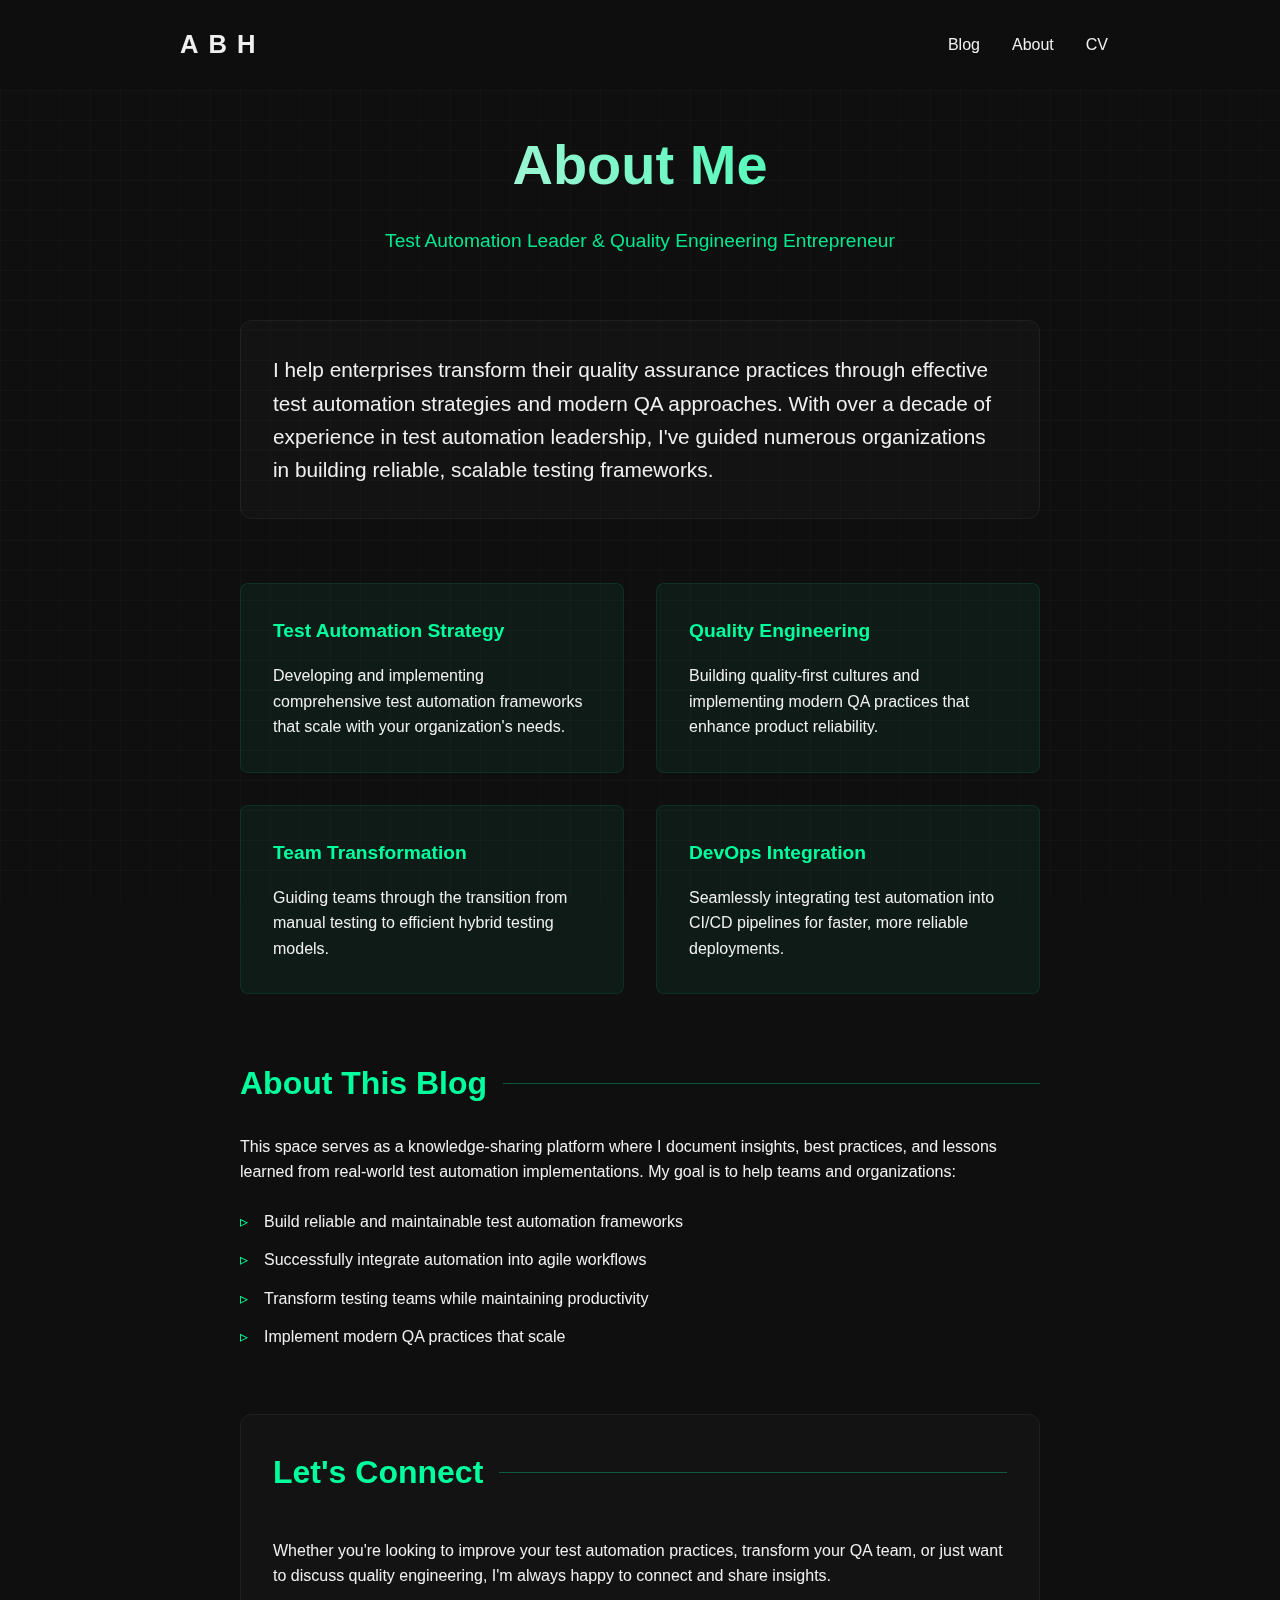
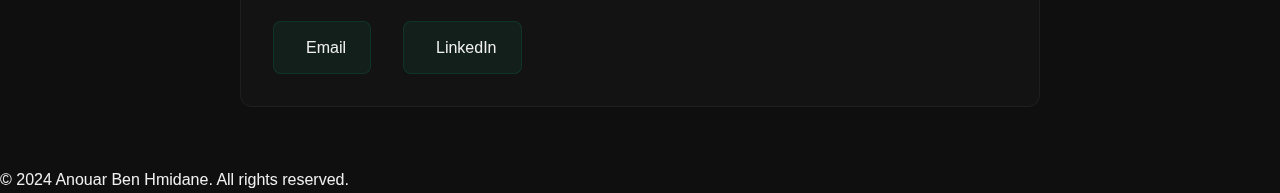
==== about/index.html @ 14814a77 "update the blog" ====
<!DOCTYPE html>
<html lang="en">
<head>
  <meta charset="UTF-8" />
  <meta name="viewport" content="width=device-width, initial-scale=1.0" />
  <title>About | Anouar Ben Hmidane</title>
  <meta name="description" content="Test Automation Leader & Entrepreneur helping enterprises adopt effective QA practices and build reliable automation frameworks." />
  
  <!-- Styles -->
  <link rel="stylesheet" href="/css/styles.css">
  <link rel="stylesheet" href="/css/about.css">
</head>
<body>
  <div class="grid-bg"></div>
  
  <nav class="navigation">
    <div class="nav-container">
      <a href="/" class="logo">
        <span class="logo-text">A</span>
        <span class="logo-separator"></span>
        <span class="logo-text">B</span>
        <span class="logo-separator"></span>
        <span class="logo-text">H</span>
      </a>
      <div class="nav-links">
        <a href="/">Blog</a>
        <a href="/about">About</a>
        <a href="/cv">CV</a>
      </div>
    </div>
  </nav>

  <div class="container">
    <section class="about-section">
      <div class="about-header">
        <h1>About Me</h1>
        <div class="subtitle">Test Automation Leader & Quality Engineering Entrepreneur</div>
      </div>

      <div class="about-content">
        <div class="mission-statement">
          <p>
            I help enterprises transform their quality assurance practices through effective test automation strategies and modern QA approaches. With over a decade of experience in test automation leadership, I've guided numerous organizations in building reliable, scalable testing frameworks.
          </p>
        </div>

        <div class="expertise-grid">
          <div class="expertise-card">
            <h3>Test Automation Strategy</h3>
            <p>Developing and implementing comprehensive test automation frameworks that scale with your organization's needs.</p>
          </div>

          <div class="expertise-card">
            <h3>Quality Engineering</h3>
            <p>Building quality-first cultures and implementing modern QA practices that enhance product reliability.</p>
          </div>

          <div class="expertise-card">
            <h3>Team Transformation</h3>
            <p>Guiding teams through the transition from manual testing to efficient hybrid testing models.</p>
          </div>

          <div class="expertise-card">
            <h3>DevOps Integration</h3>
            <p>Seamlessly integrating test automation into CI/CD pipelines for faster, more reliable deployments.</p>
          </div>
        </div>

        <div class="about-blog">
          <h2>About This Blog</h2>
          <p>
            This space serves as a knowledge-sharing platform where I document insights, best practices, and lessons learned from real-world test automation implementations. My goal is to help teams and organizations:
          </p>
          <ul>
            <li>Build reliable and maintainable test automation frameworks</li>
            <li>Successfully integrate automation into agile workflows</li>
            <li>Transform testing teams while maintaining productivity</li>
            <li>Implement modern QA practices that scale</li>
          </ul>
        </div>

        <div class="connect-section">
          <h2>Let's Connect</h2>
          <p>
            Whether you're looking to improve your test automation practices, transform your QA team, or just want to discuss quality engineering, I'm always happy to connect and share insights.
          </p>
          <div class="connect-links">
            <a href="mailto:bhmiden.anouar@gmail.com" class="connect-link">
              <i class="fas fa-envelope"></i>
              <span>Email</span>
            </a>
            <a href="https://www.linkedin.com/in/anouar-ben-hmidane" target="_blank" class="connect-link">
              <i class="fab fa-linkedin"></i>
              <span>LinkedIn</span>
            </a>
          </div>
        </div>
      </div>
    </section>
  </div>

  <footer class="container">
    <p>© <time datetime="2024">2024</time> Anouar Ben Hmidane. All rights reserved.</p>
  </footer>

  <script src="/js/main.js"></script>
</body>
</html>
---- css/styles.css ----
/* Root Variables */
:root {
  --bg-color: #0f0f0f;
  --text-color: #f0f0f0;
  --accent: #00ff9d;
  --accent-dark: #00cc7d;
  --grid: rgba(255, 255, 255, 0.02);
}

/* Base Styles */
* {
  margin: 0;
  padding: 0;
  box-sizing: border-box;
}

body {
  font-family: 'Space Grotesk', sans-serif;
  background-color: var(--bg-color);
  color: var(--text-color);
  line-height: 1.6;
  overflow-x: hidden;
}

/* Grid Background */
.grid-bg {
  position: fixed;
  top: 0;
  left: 0;
  width: 100%;
  height: 100%;
  background-image: 
    linear-gradient(var(--grid) 1px, transparent 1px),
    linear-gradient(90deg, var(--grid) 1px, transparent 1px);
  background-size: 30px 30px;
  z-index: -1;
}

/* Navigation */
.navigation {
  position: fixed;
  top: 0;
  left: 0;
  width: 100%;
  background: rgba(15, 15, 15, 0.95);
  backdrop-filter: blur(10px);
  z-index: 1000;
  padding: 1rem 0;
}

.nav-container {
  max-width: 1000px;
  margin: 0 auto;
  display: flex;
  justify-content: space-between;
  align-items: center;
  padding: 0 2rem;
}

.nav-links {
  display: flex;
  gap: 2rem;
}

.nav-links a {
  color: var(--text-color);
  text-decoration: none;
  transition: all 0.3s ease;
}

.nav-links a:hover {
  color: var(--accent);
}

/* Header Styles */
header {
  min-height: 60vh;
  display: flex;
  flex-direction: column;
  justify-content: center;
  position: relative;
  padding: 2rem 0;
}

.glitch-text {
  font-size: 5rem;
  font-weight: 700;
  color: var(--text-color);
  position: relative;
  text-shadow: 
    0.05em 0 0 rgba(255, 0, 0, 0.75),
    -0.025em -0.05em 0 rgba(0, 255, 0, 0.75),
    0.025em 0.05em 0 rgba(0, 0, 255, 0.75);
  animation: glitch 500ms infinite;
}

/* Update logo styles */
.logo {
  text-decoration: none;
  display: flex;
  align-items: center;
  gap: 3px; /* Reduced gap for three letters */
  padding: 8px;
  transition: all 0.3s ease;
}

.logo-text {
  font-size: 1.6rem; /* Slightly smaller for three letters */
  font-weight: 700;
  color: var(--text-color);
  transition: all 0.3s ease;
}

.logo-separator {
  width: 4px;
  height: 4px;
  background: var(--accent);
  border-radius: 50%;
  opacity: 0;
  transform: scale(0);
  transition: all 0.3s ease;
}

.logo:hover .logo-text {
  color: var(--accent);
  transform: translateY(-2px);
}

.logo:hover .logo-separator {
  opacity: 1;
  transform: scale(1);
}

/* Add this animation for the logo on page load */
@keyframes logoReveal {
  from {
    opacity: 0;
    transform: translateY(-10px);
  }
  to {
    opacity: 1;
    transform: translateY(0);
  }
}

.logo {
  animation: logoReveal 0.5s ease forwards;
}

/* Featured Post Styles */
.featured-post {
  margin-bottom: 4rem;
  border: 1px solid rgba(255, 255, 255, 0.05);
  border-radius: 12px;
  overflow: hidden;
  transition: all 0.3s ease;
  background: rgba(255, 255, 255, 0.02);
  position: relative;
}

.featured-post a {
  text-decoration: none;
  color: var(--text-color);
}

.featured-post::before {
  content: '';
  position: absolute;
  top: 0;
  left: 0;
  width: 4px;
  height: 100%;
  background: var(--accent);
  opacity: 0;
  transition: opacity 0.3s ease;
}

.featured-post:hover {
  transform: translateY(-5px);
  border-color: rgba(255, 255, 255, 0.1);
  background: rgba(255, 255, 255, 0.03);
}

.featured-post:hover::before {
  opacity: 1;
}

.featured-content {
  padding: 2.5rem;
}

.featured-post h3 {
  font-size: 2rem;
  margin: 1rem 0;
  line-height: 1.3;
}

.featured-excerpt {
  font-size: 1.1rem;
  margin: 1.5rem 0;
  opacity: 0.8;
  line-height: 1.6;
}

.featured-label {
  display: inline-flex;
  align-items: center;
  background: rgba(0, 255, 157, 0.1);
  color: var(--accent);
  padding: 0.4rem 1rem;
  border-radius: 20px;
  font-size: 0.75rem;
  font-weight: 600;
  text-transform: uppercase;
  letter-spacing: 1px;
  border: 1px solid rgba(0, 255, 157, 0.2);
  margin-right: 1rem;
}

.featured-post .post-meta {
  display: flex;
  align-items: center;
  gap: 1.5rem;
  font-size: 0.85rem;
  color: var(--accent);
  opacity: 0.8;
  margin-bottom: 1rem;
}

/* Update existing blog grid styles */
.blog-grid {
  display: grid;
  grid-template-columns: repeat(auto-fill, minmax(300px, 1fr));
  gap: 2rem;
}

/* Responsive adjustments */
@media (max-width: 768px) {
  .featured-post h3 {
    font-size: 1.5rem;
  }
  
  .featured-excerpt {
    font-size: 1rem;
  }
  
  .featured-content {
    padding: 1.5rem;
  }
}

/* Blog Post Cards */
.blog-card {
  padding: 2rem;
  border: 1px solid rgba(255, 255, 255, 0.05);
  border-radius: 8px;
  transition: all 0.3s ease;
  background: rgba(255, 255, 255, 0.02);
  position: relative;
}

.blog-card a {
  text-decoration: none;
  color: var(--text-color);
}

.blog-card h3 {
  font-size: 1.4rem;
  margin-bottom: 1rem;
  line-height: 1.4;
  transition: color 0.3s ease;
}

.blog-excerpt {
  color: var(--text-color);
  opacity: 0.8;
  margin: 1rem 0;
  font-size: 0.95rem;
  line-height: 1.6;
}

.blog-meta {
  display: flex;
  gap: 1.5rem;
  font-size: 0.85rem;
  color: var(--accent);
  opacity: 0.8;
}

.blog-tags {
  margin-top: 1.5rem;
  display: flex;
  flex-wrap: wrap;
  gap: 0.5rem;
}

.tech-tag {
  font-size: 0.75rem;
  padding: 0.3rem 0.8rem;
  background: rgba(0, 255, 157, 0.05);
  border: 1px solid rgba(0, 255, 157, 0.1);
  border-radius: 20px;
  color: var(--accent);
  transition: all 0.3s ease;
}

/* Hover Effects */
.blog-card:hover {
  transform: translateY(-5px);
  background: rgba(255, 255, 255, 0.03);
  border-color: rgba(255, 255, 255, 0.1);
}

.blog-card:hover h3 {
  color: var(--accent);
}

.tech-tag:hover {
  background: rgba(0, 255, 157, 0.1);
  transform: translateY(-2px);
}

/* Latest Post Label */
.latest-post {
  display: inline-block;
  background: var(--accent);
  color: var(--bg-color);
  padding: 0.2rem 0.8rem;
  border-radius: 4px;
  font-size: 0.75rem;
  font-weight: 600;
  text-transform: uppercase;
  letter-spacing: 1px;
  margin-bottom: 0.5rem;
}

/* Section Headers */
section h2 {
  font-size: 2rem;
  color: var(--accent);
  margin-bottom: 2.5rem;
  display: flex;
  align-items: center;
}

section h2::after {
  content: '';
  height: 1px;
  background: var(--accent);
  flex: 1;
  margin-left: 1rem;
  opacity: 0.3;
}

/* ... rest of your CSS ... */
---- css/about.css ----
/* About Page Styles */
.about-section {
  margin: 120px auto 60px;
  max-width: 800px;
}

.about-header {
  margin-bottom: 4rem;
  text-align: center;
}

.about-header h1 {
  font-size: 3.5rem;
  margin-bottom: 1rem;
  background: linear-gradient(45deg, var(--text-color), var(--accent));
  -webkit-background-clip: text;
  -webkit-text-fill-color: transparent;
}

.subtitle {
  font-size: 1.2rem;
  color: var(--accent);
  opacity: 0.9;
}

.mission-statement {
  font-size: 1.3rem;
  line-height: 1.6;
  margin-bottom: 4rem;
  padding: 2rem;
  border-radius: 12px;
  background: rgba(255, 255, 255, 0.02);
  border: 1px solid rgba(255, 255, 255, 0.05);
}

.expertise-grid {
  display: grid;
  grid-template-columns: repeat(auto-fit, minmax(300px, 1fr));
  gap: 2rem;
  margin: 4rem 0;
}

.expertise-card {
  padding: 2rem;
  border-radius: 8px;
  background: rgba(0, 255, 157, 0.05);
  border: 1px solid rgba(0, 255, 157, 0.1);
  transition: all 0.3s ease;
}

.expertise-card:hover {
  transform: translateY(-5px);
  background: rgba(0, 255, 157, 0.08);
}

.expertise-card h3 {
  color: var(--accent);
  margin-bottom: 1rem;
  font-size: 1.2rem;
}

.about-blog {
  margin: 4rem 0;
}

.about-blog h2 {
  color: var(--accent);
  margin-bottom: 1.5rem;
  font-size: 2rem;
}

.about-blog ul {
  list-style: none;
  margin: 1.5rem 0;
}

.about-blog ul li {
  margin-bottom: 0.8rem;
  padding-left: 1.5rem;
  position: relative;
}

.about-blog ul li::before {
  content: '▹';
  position: absolute;
  left: 0;
  color: var(--accent);
}

.connect-section {
  margin-top: 4rem;
  padding: 2rem;
  border-radius: 12px;
  background: rgba(255, 255, 255, 0.02);
  border: 1px solid rgba(255, 255, 255, 0.05);
}

.connect-links {
  display: flex;
  gap: 2rem;
  margin-top: 2rem;
}

.connect-link {
  display: flex;
  align-items: center;
  gap: 0.5rem;
  color: var(--text-color);
  text-decoration: none;
  padding: 0.8rem 1.5rem;
  border-radius: 8px;
  background: rgba(0, 255, 157, 0.05);
  border: 1px solid rgba(0, 255, 157, 0.1);
  transition: all 0.3s ease;
}

.connect-link:hover {
  transform: translateY(-2px);
  background: rgba(0, 255, 157, 0.08);
  color: var(--accent);
}

@media (max-width: 768px) {
  .about-header h1 {
    font-size: 2.5rem;
  }

  .mission-statement {
    font-size: 1.1rem;
    padding: 1.5rem;
  }

  .expertise-grid {
    grid-template-columns: 1fr;
  }

  .connect-links {
    flex-direction: column;
    gap: 1rem;
  }
}
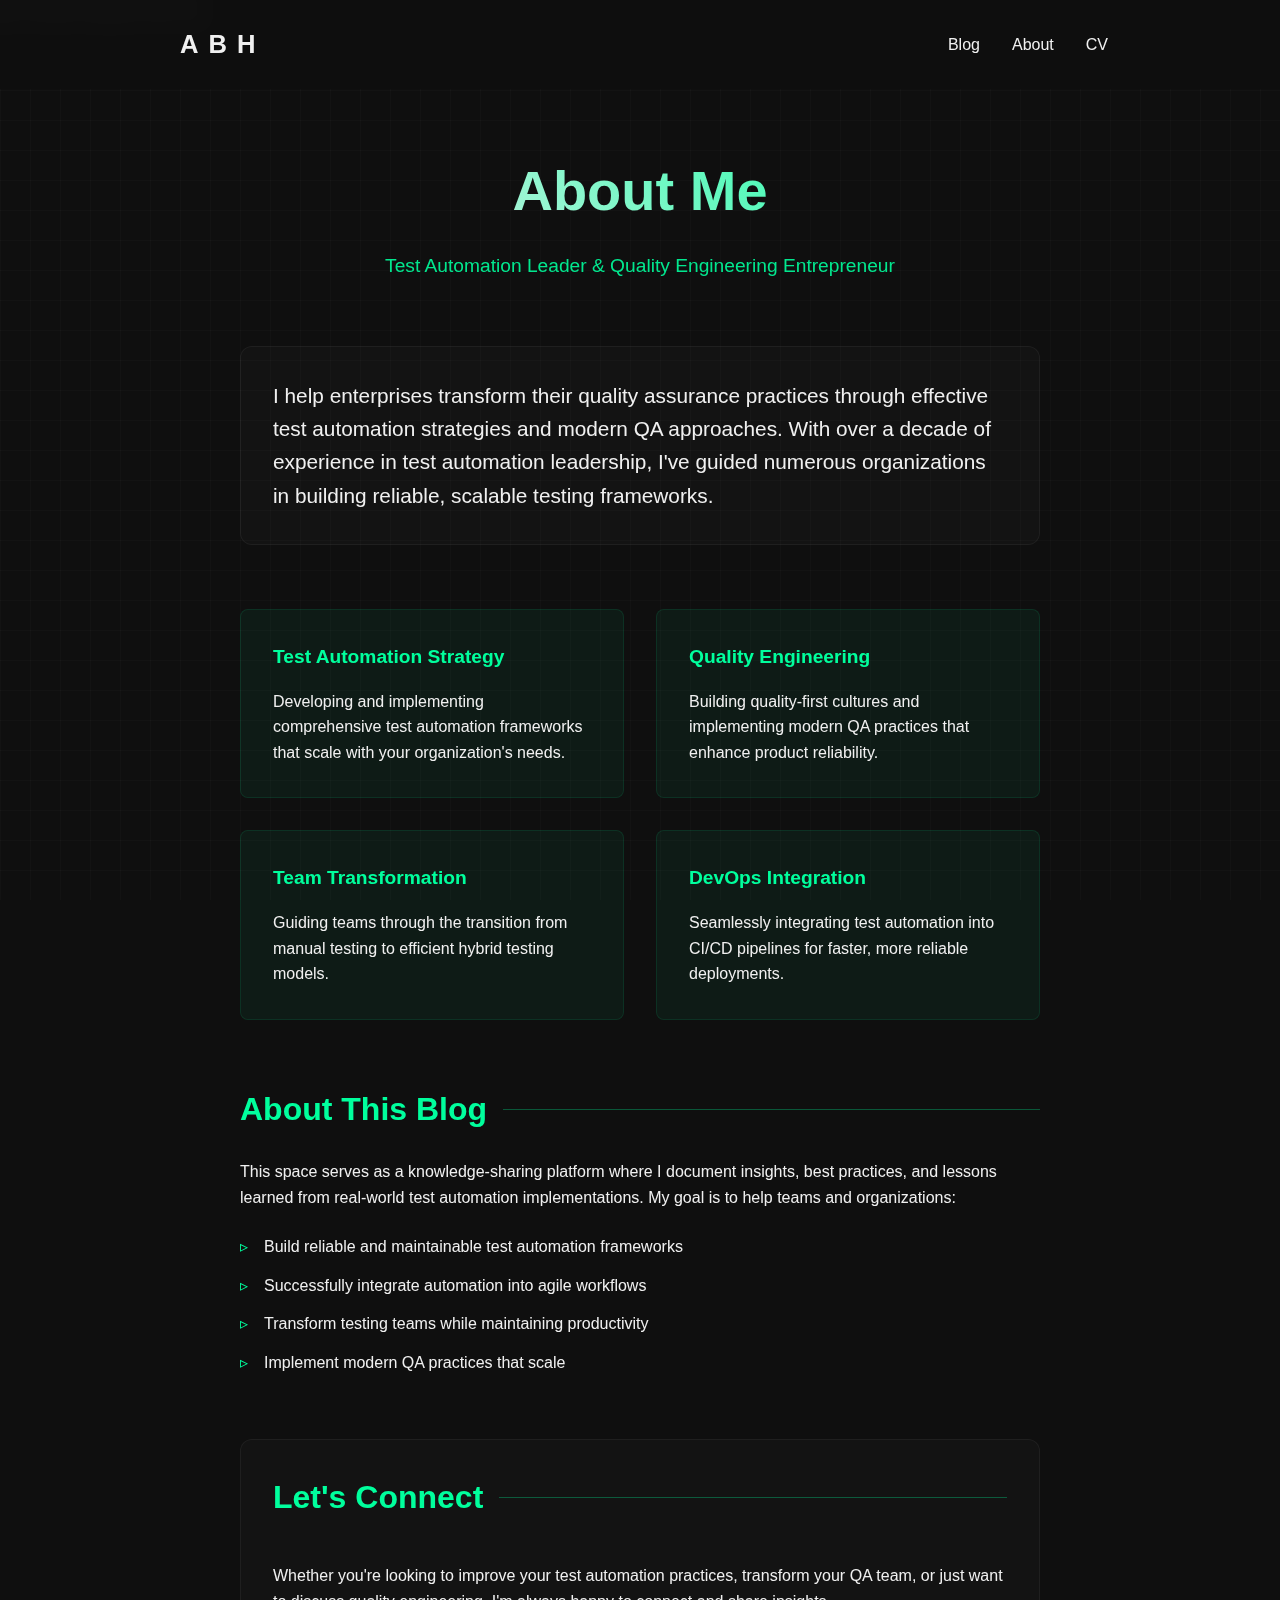
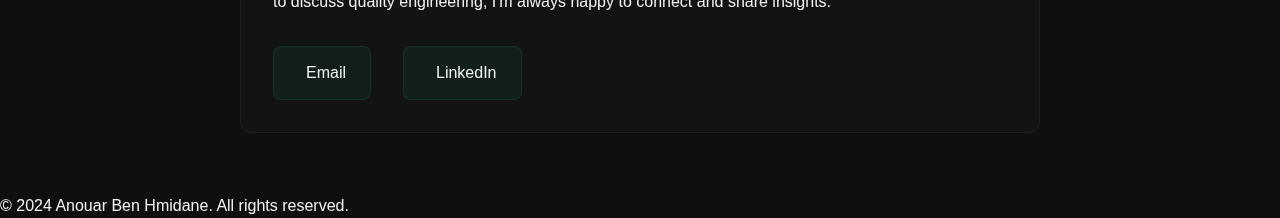
==== commit c382f6ee: "ad G4 tag" ====
--- a/about/index.html
+++ b/about/index.html
@@ -9,6 +9,7 @@
   <!-- Styles -->
   <link rel="stylesheet" href="/css/styles.css">
   <link rel="stylesheet" href="/css/about.css">
+  {% include analytics.html %}
 </head>
 <body>
   <div class="grid-bg"></div>
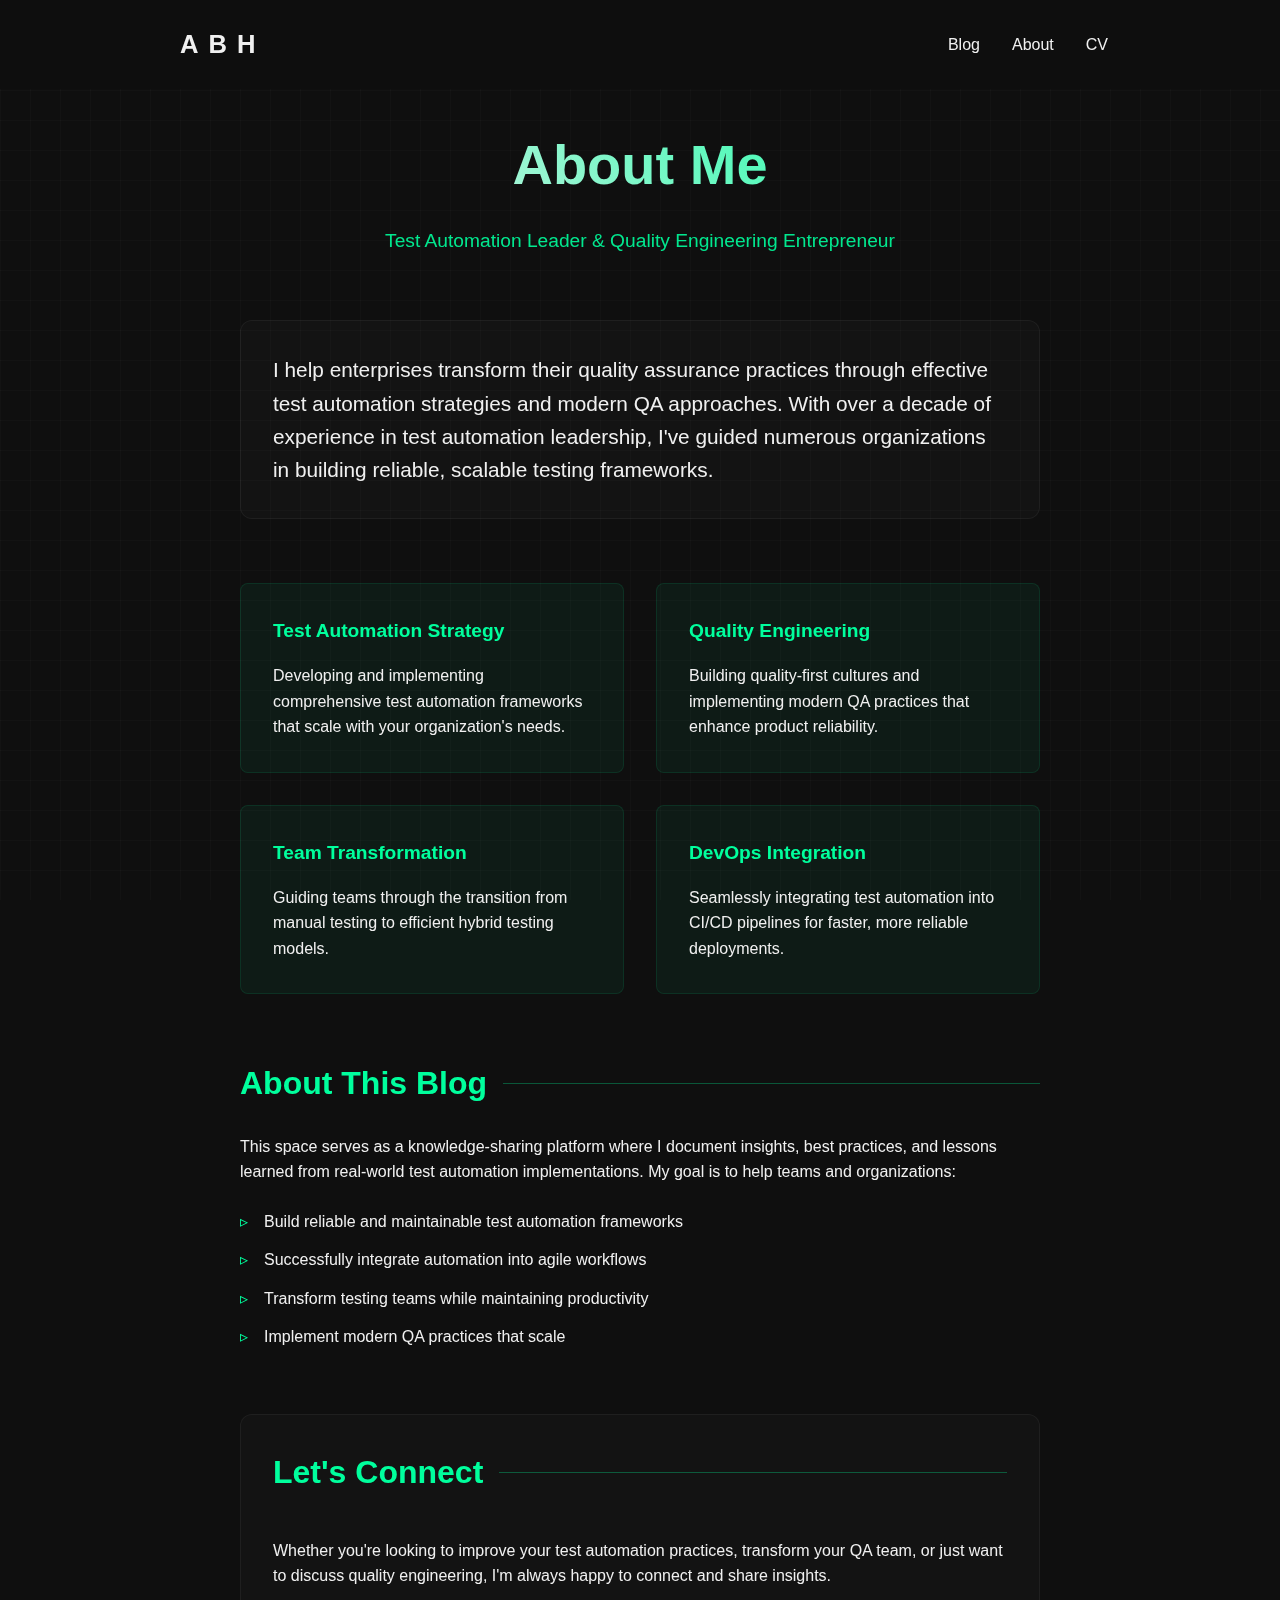
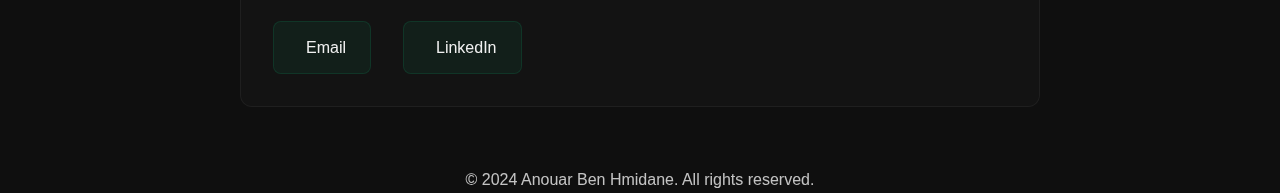
==== commit f84bba75: "fix some bug" ====
--- a/about/index.html
+++ b/about/index.html
@@ -9,7 +9,16 @@
   <!-- Styles -->
   <link rel="stylesheet" href="/css/styles.css">
   <link rel="stylesheet" href="/css/about.css">
-  {% include analytics.html %}
+  
+  <!-- Google Analytics -->
+  <script async src="https://www.googletagmanager.com/gtag/js?id=G-2F3PWC9RK9"></script>
+  <script>
+    window.dataLayer = window.dataLayer || [];
+    function gtag(){dataLayer.push(arguments);}
+    gtag('js', new Date());
+
+    gtag('config', 'G-2F3PWC9RK9');
+  </script>
 </head>
 <body>
   <div class="grid-bg"></div>
--- a/css/styles.css
+++ b/css/styles.css
@@ -352,4 +352,24 @@
   opacity: 0.3;
 }
 
+/* Update footer styles */
+footer {
+  margin-top: 4rem;
+  padding: 2rem 0;
+  color: var(--text-color);
+  opacity: 0.8;
+  text-align: center;
+}
+
+footer p {
+  margin: 0;
+}
+
+/* Container styles (if not already present) */
+.container {
+  max-width: 1000px;
+  margin: 0 auto;
+  padding: 0 2rem;
+}
+
 /* ... rest of your CSS ... */ 